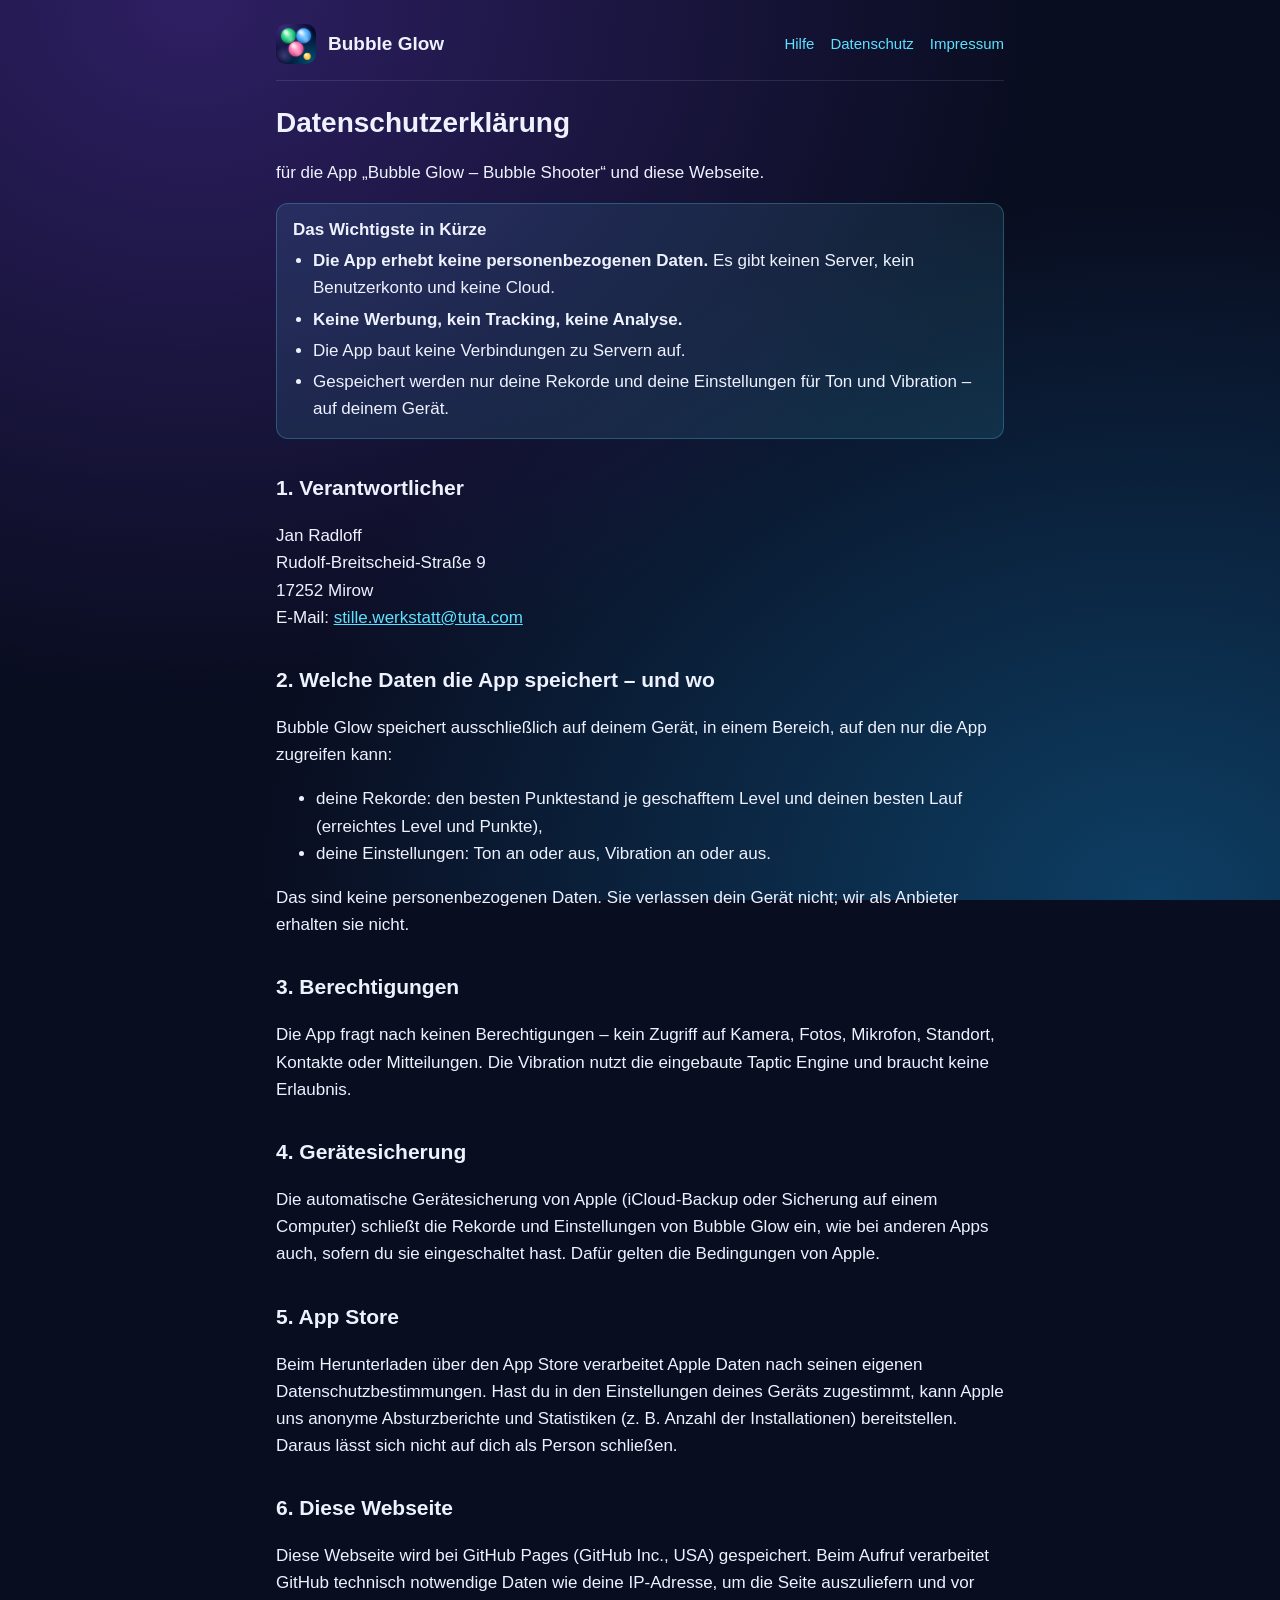
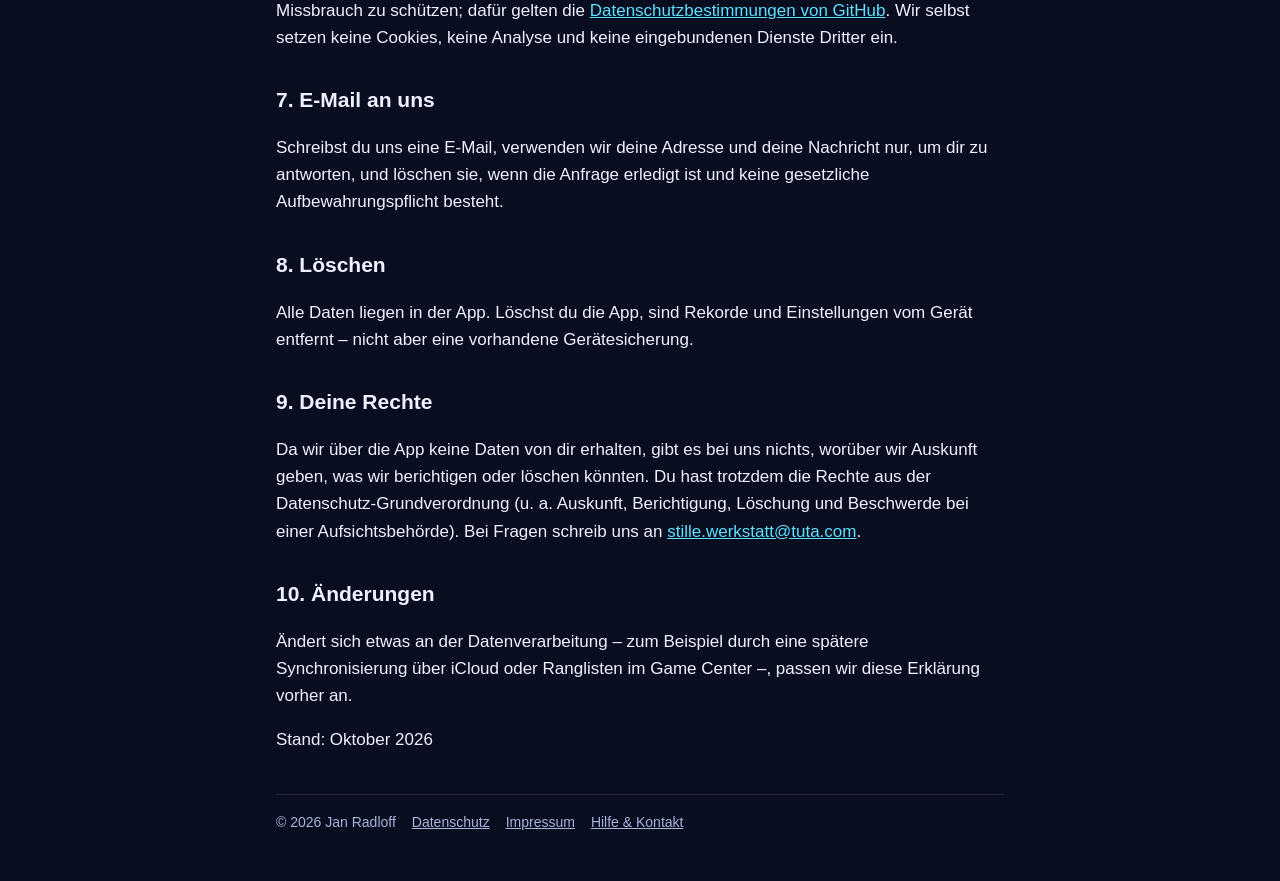
==== datenschutz.html @ b0f5a463 "Add website for Bubble Glow (home, help, privacy, imprint) Co-Authored-By: Claude Opus 5.5 <noreply@" ====
<!doctype html>
<html lang="de">
<head>
<meta charset="utf-8">
<meta name="viewport" content="width=device-width, initial-scale=1">
<title>Datenschutz – Bubble Glow</title>
<meta name="description" content="Datenschutzerklärung für die App „Bubble Glow – Bubble Shooter“ und diese Webseite.">
<meta name="theme-color" content="#090d20">
<link rel="icon" href="favicon.png">
<link rel="apple-touch-icon" href="apple-touch-icon.png">
<link rel="stylesheet" href="style.css">
</head>
<body>
<div class="wrap">
<header class="top">
  <a class="home" href="index.html"><img src="icon.png" alt="">Bubble Glow</a>
  <nav>
    <a href="support.html">Hilfe</a>
    <a href="datenschutz.html">Datenschutz</a>
    <a href="impressum.html">Impressum</a>
  </nav>
</header>
<main>
<h1>Datenschutzerklärung</h1>
<p>für die App „Bubble Glow – Bubble Shooter“ und diese Webseite.</p>

<div class="note">
<strong>Das Wichtigste in Kürze</strong>
<ul class="points">
  <li><strong>Die App erhebt keine personenbezogenen Daten.</strong> Es gibt keinen Server, kein Benutzerkonto und keine Cloud.</li>
  <li><strong>Keine Werbung, kein Tracking, keine Analyse.</strong></li>
  <li>Die App baut keine Verbindungen zu Servern auf.</li>
  <li>Gespeichert werden nur deine Rekorde und deine Einstellungen für Ton und Vibration – auf deinem Gerät.</li>
</ul>
</div>

<h2>1. Verantwortlicher</h2>
<p>Jan Radloff<br>Rudolf-Breitscheid-Straße 9<br>17252 Mirow<br>E-Mail: <a href="mailto:stille.werkstatt@tuta.com">stille.werkstatt@tuta.com</a></p>

<h2>2. Welche Daten die App speichert – und wo</h2>
<p>Bubble Glow speichert ausschließlich auf deinem Gerät, in einem Bereich, auf den nur die App zugreifen kann:</p>
<ul>
  <li>deine Rekorde: den besten Punktestand je geschafftem Level und deinen besten Lauf (erreichtes Level und Punkte),</li>
  <li>deine Einstellungen: Ton an oder aus, Vibration an oder aus.</li>
</ul>
<p>Das sind keine personenbezogenen Daten. Sie verlassen dein Gerät nicht; wir als Anbieter erhalten sie nicht.</p>

<h2>3. Berechtigungen</h2>
<p>Die App fragt nach keinen Berechtigungen – kein Zugriff auf Kamera, Fotos, Mikrofon, Standort, Kontakte oder Mitteilungen. Die Vibration nutzt die eingebaute Taptic Engine und braucht keine Erlaubnis.</p>

<h2>4. Gerätesicherung</h2>
<p>Die automatische Gerätesicherung von Apple (iCloud-Backup oder Sicherung auf einem Computer) schließt die Rekorde und Einstellungen von Bubble Glow ein, wie bei anderen Apps auch, sofern du sie eingeschaltet hast. Dafür gelten die Bedingungen von Apple.</p>

<h2>5. App Store</h2>
<p>Beim Herunterladen über den App Store verarbeitet Apple Daten nach seinen eigenen Datenschutzbestimmungen. Hast du in den Einstellungen deines Geräts zugestimmt, kann Apple uns anonyme Absturzberichte und Statistiken (z. B. Anzahl der Installationen) bereitstellen. Daraus lässt sich nicht auf dich als Person schließen.</p>

<h2>6. Diese Webseite</h2>
<p>Diese Webseite wird bei GitHub Pages (GitHub Inc., USA) gespeichert. Beim Aufruf verarbeitet GitHub technisch notwendige Daten wie deine IP-Adresse, um die Seite auszuliefern und vor Missbrauch zu schützen; dafür gelten die <a href="https://docs.github.com/de/site-policy/privacy-policies/github-general-privacy-statement">Datenschutzbestimmungen von GitHub</a>. Wir selbst setzen keine Cookies, keine Analyse und keine eingebundenen Dienste Dritter ein.</p>

<h2>7. E-Mail an uns</h2>
<p>Schreibst du uns eine E-Mail, verwenden wir deine Adresse und deine Nachricht nur, um dir zu antworten, und löschen sie, wenn die Anfrage erledigt ist und keine gesetzliche Aufbewahrungspflicht besteht.</p>

<h2>8. Löschen</h2>
<p>Alle Daten liegen in der App. Löschst du die App, sind Rekorde und Einstellungen vom Gerät entfernt – nicht aber eine vorhandene Gerätesicherung.</p>

<h2>9. Deine Rechte</h2>
<p>Da wir über die App keine Daten von dir erhalten, gibt es bei uns nichts, worüber wir Auskunft geben, was wir berichtigen oder löschen könnten. Du hast trotzdem die Rechte aus der Datenschutz-Grundverordnung (u. a. Auskunft, Berichtigung, Löschung und Beschwerde bei einer Aufsichtsbehörde). Bei Fragen schreib uns an <a href="mailto:stille.werkstatt@tuta.com">stille.werkstatt@tuta.com</a>.</p>

<h2>10. Änderungen</h2>
<p>Ändert sich etwas an der Datenverarbeitung – zum Beispiel durch eine spätere Synchronisierung über iCloud oder Ranglisten im Game Center –, passen wir diese Erklärung vorher an.</p>
<p>Stand: Oktober 2026</p>
</main>
<footer>
  <span>© 2026 Jan Radloff</span>
  <a href="datenschutz.html">Datenschutz</a>
  <a href="impressum.html">Impressum</a>
  <a href="support.html">Hilfe &amp; Kontakt</a>
</footer>
</div>
</body>
</html>
---- style.css ----
/* Bubble Glow – Webseite. Farben wie in der App („Glas A – Nacht mit Leuchten“). */
:root {
  --bg: #090d20;
  --bg-violet: #2e1f63;
  --bg-blue: #0d3e63;
  --card: rgba(255, 255, 255, 0.05);
  --card-line: rgba(255, 255, 255, 0.12);
  --text: #eef2ff;
  --muted: #a9b4da;
  --accent: #5ce1ff;
  --accent-soft: rgba(92, 225, 255, 0.1);
  --line: rgba(255, 255, 255, 0.1);
  --on-accent: #08142a;
  color-scheme: dark;
}
* { box-sizing: border-box; }
html { -webkit-text-size-adjust: 100%; }
body {
  margin: 0;
  min-height: 100vh;
  background:
    radial-gradient(ellipse at 15% 0%, var(--bg-violet) 0%, rgba(46, 31, 99, 0) 55%),
    radial-gradient(ellipse at 90% 100%, var(--bg-blue) 0%, rgba(13, 62, 99, 0) 55%),
    var(--bg);
  background-attachment: fixed;
  color: var(--text);
  font: 17px/1.6 ui-rounded, "SF Pro Rounded", -apple-system, BlinkMacSystemFont, "Segoe UI", Roboto, sans-serif;
}
a { color: var(--accent); }
.wrap { max-width: 760px; margin: 0 auto; padding: 24px 16px 48px; }
header.top {
  display: flex; align-items: center; gap: 12px;
  padding-bottom: 16px; border-bottom: 1px solid var(--line); margin-bottom: 24px;
}
header.top img { width: 40px; height: 40px; border-radius: 10px; }
header.top a.home { display: flex; align-items: center; gap: 12px; text-decoration: none; color: var(--text); font-weight: 700; font-size: 19px; }
nav { margin-left: auto; display: flex; gap: 16px; flex-wrap: wrap; font-size: 15px; }
nav a { text-decoration: none; }
.hero { text-align: center; padding: 24px 0 8px; }
.hero img { width: 128px; height: 128px; border-radius: 28px; box-shadow: 0 12px 32px rgba(0, 0, 0, 0.45); }
.hero h1 { margin: 16px 0 4px; font-size: 34px; line-height: 1.2; font-weight: 800; }
.hero p.claim { margin: 0; color: var(--muted); font-size: 19px; }
.badge {
  display: inline-block; margin-top: 20px; padding: 12px 22px; border-radius: 14px;
  background: var(--accent); color: var(--on-accent); text-decoration: none; font-weight: 700;
}
.card { background: var(--card); border: 1px solid var(--card-line); border-radius: 18px; padding: 20px; margin: 16px 0; }
.card h2 { margin-top: 0; font-size: 20px; }
ul.points { padding-left: 20px; margin: 0; }
ul.points li { margin: 4px 0; }
.shots { display: grid; grid-template-columns: 1fr 1fr; gap: 12px; margin: 24px 0 8px; }
.shots img { width: 100%; height: auto; border-radius: 18px; border: 1px solid var(--card-line); display: block; }
.shots img.wide { grid-column: 1 / -1; }
h1 { font-size: 28px; line-height: 1.25; }
h2 { font-size: 21px; margin-top: 32px; }
.note { background: var(--accent-soft); border: 1px solid rgba(92, 225, 255, 0.25); border-radius: 12px; padding: 12px 16px; }
table { width: 100%; border-collapse: collapse; font-size: 15px; }
th, td { text-align: left; vertical-align: top; padding: 8px 6px; border-bottom: 1px solid var(--line); }
footer { margin-top: 40px; padding-top: 16px; border-top: 1px solid var(--line); color: var(--muted); font-size: 14px; display: flex; gap: 16px; flex-wrap: wrap; }
footer a { color: var(--muted); }
details { background: var(--card); border: 1px solid var(--card-line); border-radius: 12px; padding: 12px 16px; margin: 10px 0; }
summary { cursor: pointer; font-weight: 700; }
@media (max-width: 480px) {
  nav { margin-left: 0; width: 100%; }
  header.top { flex-wrap: wrap; }
  table { font-size: 14px; }
  .shots { grid-template-columns: 1fr 1fr; gap: 8px; }
}
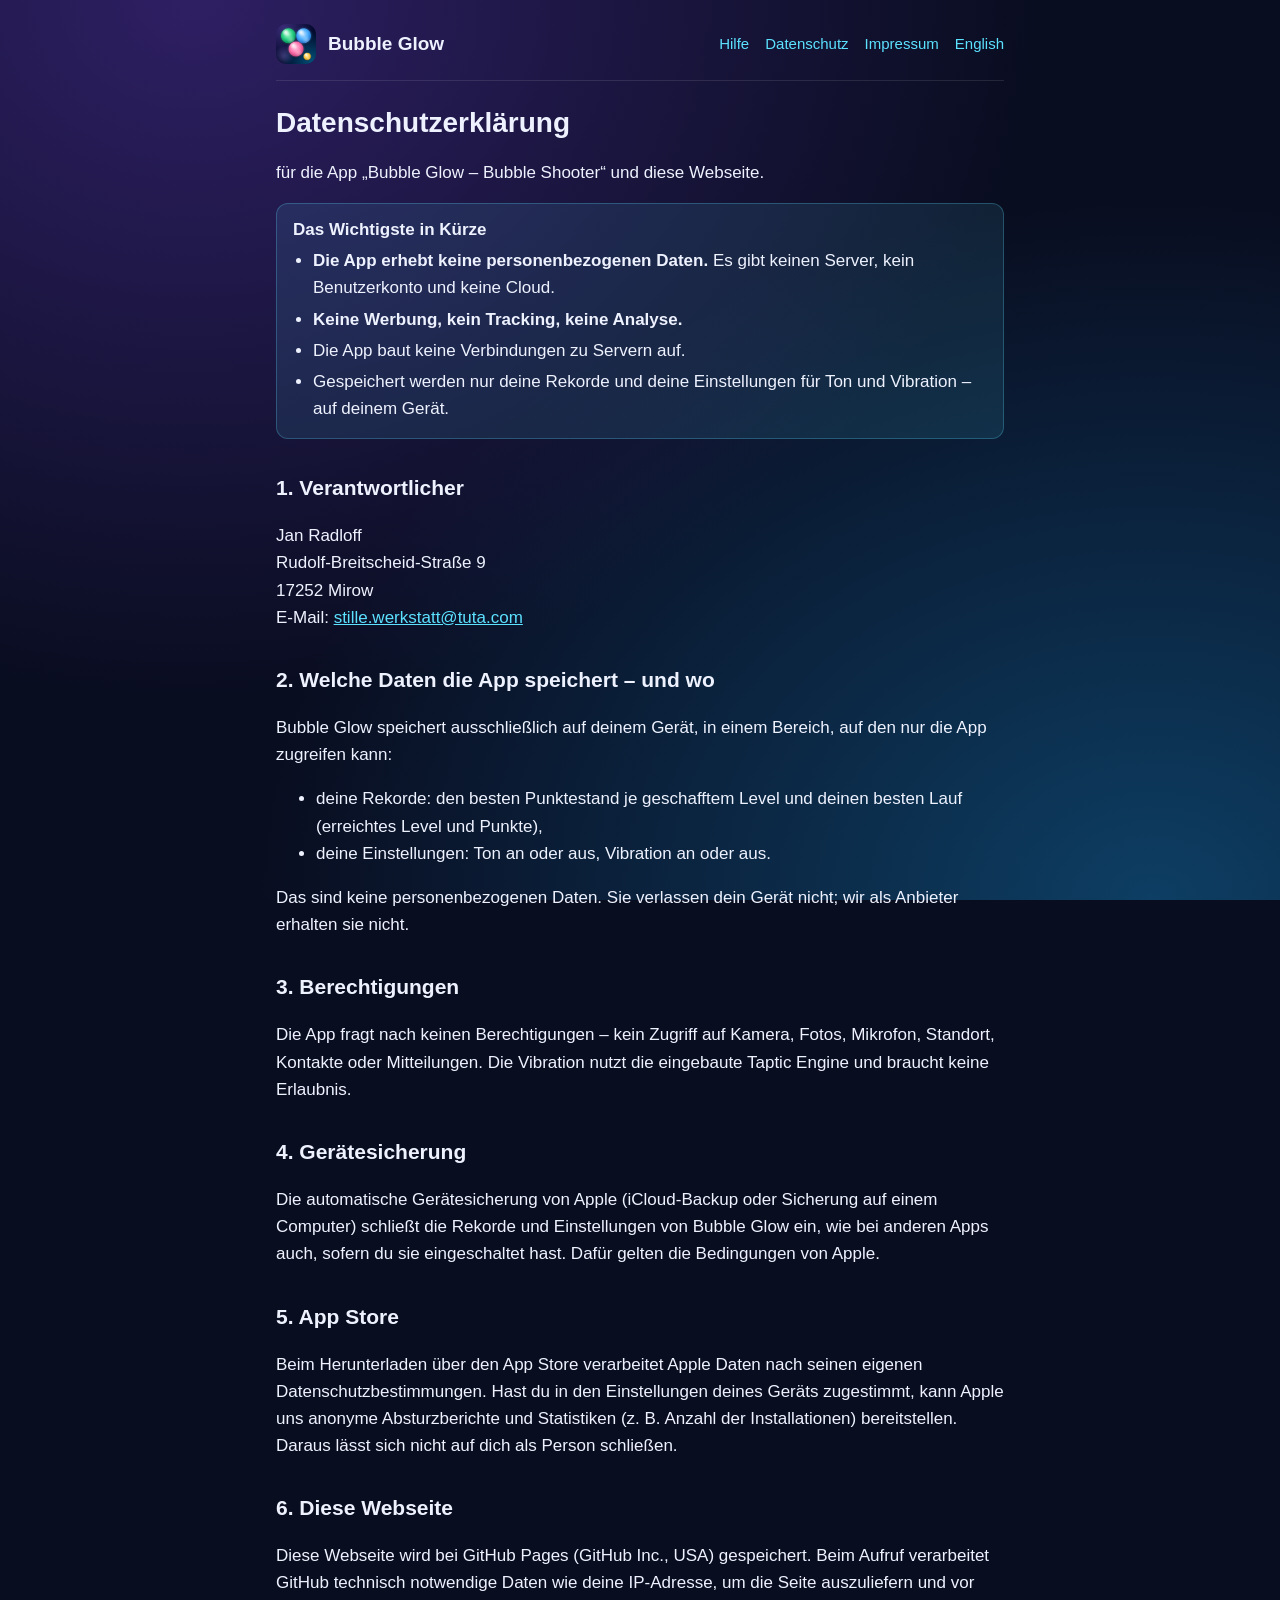
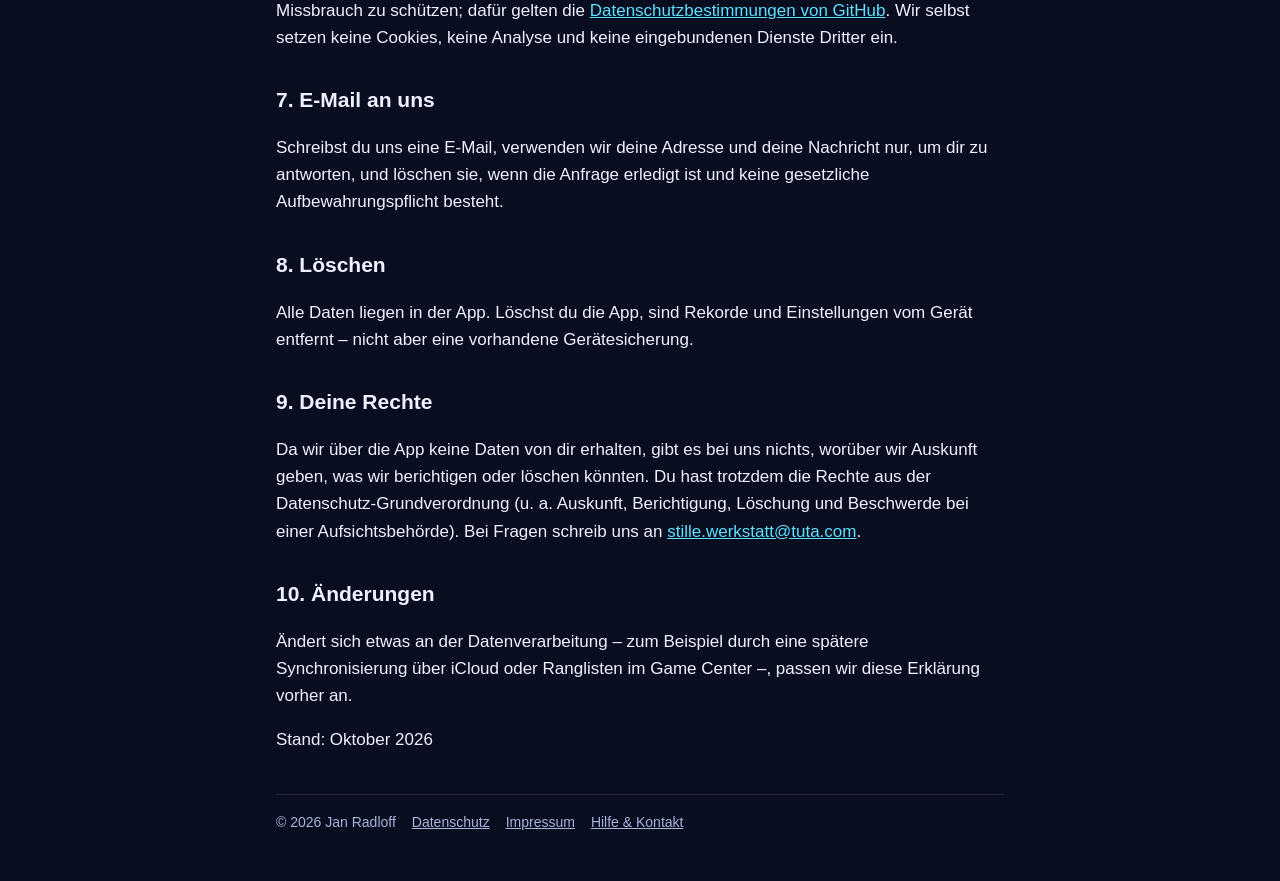
==== commit dedeb4d1: "Add English version of the website - en/: home, help, privacy policy, legal notice with English scre" ====
--- a/datenschutz.html
+++ b/datenschutz.html
@@ -9,6 +9,8 @@
 <link rel="icon" href="favicon.png">
 <link rel="apple-touch-icon" href="apple-touch-icon.png">
 <link rel="stylesheet" href="style.css">
+<link rel="alternate" hreflang="de" href="https://the404avenger.github.io/Bubble-Glow-Bubble-Shooter/datenschutz.html">
+<link rel="alternate" hreflang="en" href="https://the404avenger.github.io/Bubble-Glow-Bubble-Shooter/en/privacy.html">
 </head>
 <body>
 <div class="wrap">
@@ -18,6 +20,7 @@
     <a href="support.html">Hilfe</a>
     <a href="datenschutz.html">Datenschutz</a>
     <a href="impressum.html">Impressum</a>
+    <a href="en/privacy.html" lang="en" hreflang="en">English</a>
   </nav>
 </header>
 <main>
